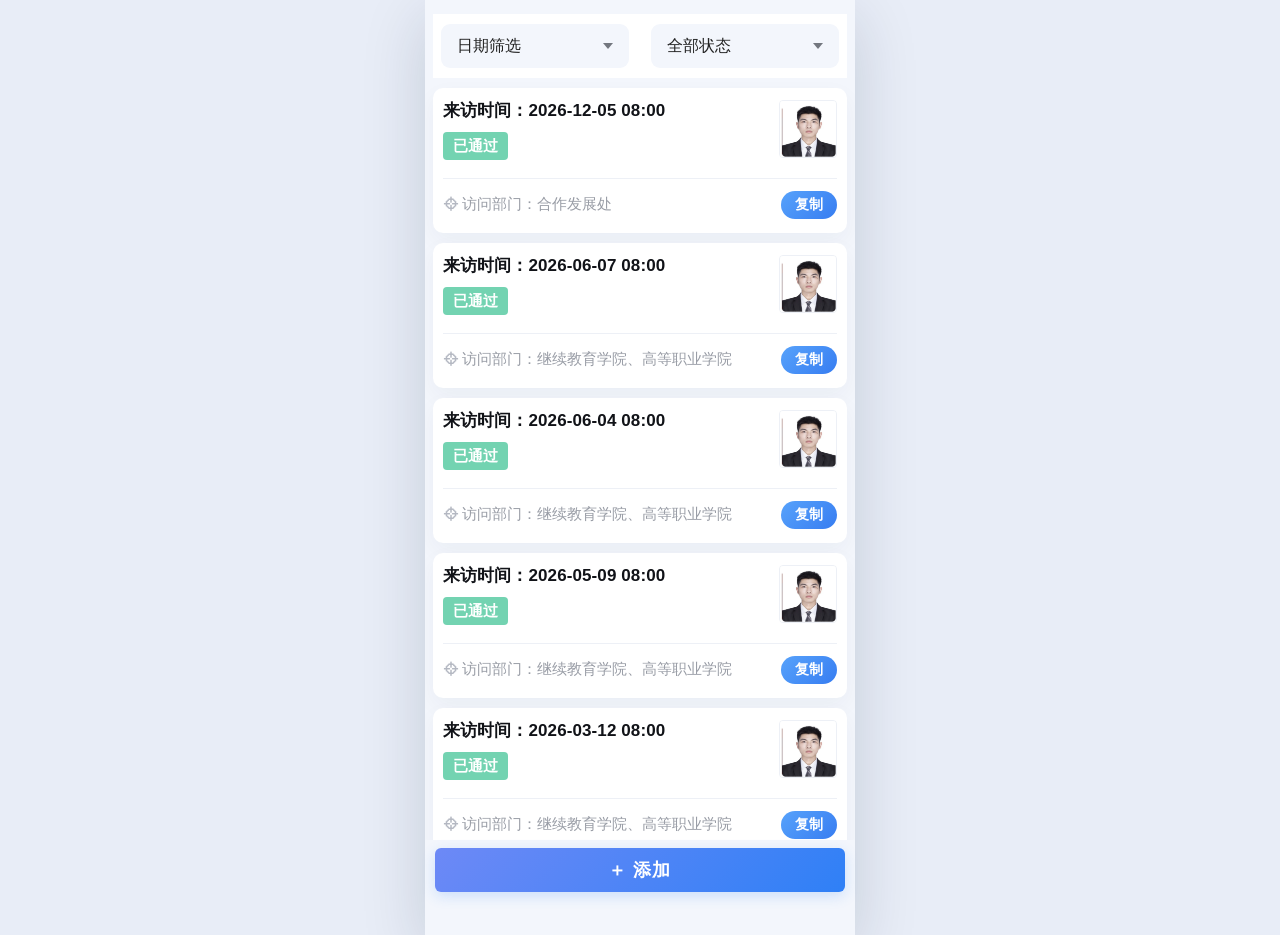
==== index.html @ 4ddc2580 "Add files via upload" ====
<!doctype html>
<html lang="zh-CN">
<head>
  <meta charset="utf-8" />
  <meta name="viewport" content="width=device-width, initial-scale=1, viewport-fit=cover" />
  <title>访客申请</title>
  <link rel="stylesheet" href="style.css" />
</head>
<body>
  <!--
    访客申请列表页
    本版本已改成“来访日期自动取当天日期”。
    修改时间：改每个 h2.visit-time 的 data-time。
    修改部门：改 .dept 文本，同时改复制按钮的 data-dept。
    替换头像：替换 avatar-1.png 等图片即可。
  -->
  <main class="app list-page">
    <section class="filter-card">
      <button class="select-btn" type="button">日期筛选<span class="down"></span></button>
      <button class="select-btn" type="button">全部状态<span class="down"></span></button>
    </section>

    <section class="card-list">
      <article class="visit-card" data-link="detail.html">
        <div class="card-main">
          <div class="card-text">
            <h2 class="visit-time" data-time="08:00">来访时间：</h2>
            <span class="status-pass">已通过</span>
          </div>
          <img class="avatar" src="avatar-1.png" alt="访客自拍照" />
        </div>
        <div class="divider"></div>
        <div class="card-bottom">
          <p class="dept"><span class="pin">⌖</span>访问部门：合作发展处</p>
          <button class="copy-btn" type="button" data-time="16:00" data-dept="合作发展处">复制</button>
        </div>
      </article>

      <article class="visit-card" data-link="detail.html">
        <div class="card-main">
          <div class="card-text">
            <h2>来访时间：2026-06-07 08:00</h2>
            <span class="status-pass">已通过</span>
          </div>
          <img class="avatar" src="avatar-1.png" alt="访客自拍照" />
        </div>
        <div class="divider"></div>
        <div class="card-bottom">
          <p class="dept"><span class="pin">⌖</span>访问部门：继续教育学院、高等职业学院</p>
          <button class="copy-btn" type="button" data-time="08:00" data-dept="继续教育学院、高等职业学院">复制</button>
        </div>
      </article>

      <article class="visit-card" data-link="detail.html">
        <div class="card-main">
          <div class="card-text">
            <h2 >来访时间：2026-06-04 08:00</h2>
            <span class="status-pass">已通过</span>
          </div>
          <img class="avatar" src="avatar-1.png" alt="访客自拍照" />
        </div>
        <div class="divider"></div>
        <div class="card-bottom">
          <p class="dept"><span class="pin">⌖</span>访问部门：继续教育学院、高等职业学院</p>
          <button class="copy-btn" type="button" data-time="08:00" data-dept="继续教育学院、高等职业学院">复制</button>
        </div>
      </article>

      <article class="visit-card" data-link="detail.html">
        <div class="card-main">
          <div class="card-text">
            <h2>来访时间：2026-05-09 08:00</h2>
            <span class="status-pass">已通过</span>
          </div>
          <img class="avatar" src="avatar-1.png" alt="访客自拍照" />
        </div>
        <div class="divider"></div>
        <div class="card-bottom">
          <p class="dept"><span class="pin">⌖</span>访问部门：继续教育学院、高等职业学院</p>
          <button class="copy-btn" type="button" data-time="08:00" data-dept="继续教育学院、高等职业学院">复制</button>
        </div>
      </article>

      <article class="visit-card" data-link="detail.html">
        <div class="card-main">
          <div class="card-text">
            <h2>来访时间：2026-03-12 08:00</h2>
            <span class="status-pass">已通过</span>
          </div>
          <img class="avatar" src="avatar-1.png" alt="访客自拍照" />
        </div>
        <div class="divider"></div>
        <div class="card-bottom">
          <p class="dept"><span class="pin">⌖</span>访问部门：继续教育学院、高等职业学院</p>
          <button class="copy-btn" type="button" data-time="08:00" data-dept="继续教育学院、高等职业学院">复制</button>
        </div>
      </article>
    </section>

    <footer class="bottom-bar">
      <button class="add-btn" type="button">＋ 添加</button>
    </footer>
  </main>

  <script src="app.js"></script>
</body>
</html>
---- style.css ----
/*
  可编辑样式入口：
  颜色、圆角、页面宽度都集中在这里。
  想更像原图：通常只需要微调 --bg、--blue、--green、--radius。
*/
:root {
  --page-width: 430px;
  --bg: #f3f6fc;
  --card: #ffffff;
  --text: #111318;
  --muted: #909399;
  --line: #edf0f6;
  --blue: #3f83f8;
  --blue-2: #5e86f3;
  --green: #73d3b1;
  --green-deep: #64cba6;
  --shadow: 0 8px 22px rgba(22, 44, 80, .045);
  --radius: 10px;
}

* { box-sizing: border-box; }
html, body { margin: 0; padding: 0; min-height: 100%; }
body {
  font-family: -apple-system, BlinkMacSystemFont, "Segoe UI", "PingFang SC", "Hiragino Sans GB", "Microsoft YaHei", Arial, sans-serif;
  color: var(--text);
  background: #e8edf7;
  -webkit-font-smoothing: antialiased;
}
button, a { font-family: inherit; }
a { color: inherit; text-decoration: none; }

.app {
  width: 100%;
  max-width: var(--page-width);
  min-height: 100vh;
  margin: 0 auto;
  background: var(--bg);
  overflow-x: hidden;
}
@media (min-width: 520px) {
  .app { box-shadow: 0 18px 60px rgba(10, 28, 55, .16); }
}

/* 列表页 */
.list-page {
  padding: 14px 8px 82px;
}
.filter-card {
  display: grid;
  grid-template-columns: 1fr 1fr;
  gap: 22px;
  padding: 10px 8px;
  margin: 0 0 10px;
  background: var(--card);
  border-radius: 0;
}
.select-btn {
  height: 44px;
  padding: 0 16px;
  border: 0;
  border-radius: 9px;
  background: #f3f6fc;
  color: #222;
  font-size: 16px;
  text-align: left;
  display: flex;
  align-items: center;
  justify-content: space-between;
}
.down {
  width: 0;
  height: 0;
  border-left: 5px solid transparent;
  border-right: 5px solid transparent;
  border-top: 6px solid #73777f;
  margin-left: 8px;
}
.card-list { display: flex; flex-direction: column; gap: 10px; }
.visit-card {
  background: var(--card);
  border-radius: 10px;
  padding: 12px 10px 10px;
  min-height: 122px;
  box-shadow: var(--shadow);
  cursor: pointer;
}
.card-main {
  display: grid;
  grid-template-columns: 1fr 64px;
  min-height: 70px;
  gap: 10px;
}
.card-text h2 {
  margin: 0 0 10px;
  font-size: 17px;
  line-height: 1.3;
  font-weight: 800;
  letter-spacing: .1px;
}
.status-pass {
  display: inline-flex;
  align-items: center;
  justify-content: center;
  min-width: 58px;
  height: 28px;
  padding: 0 10px;
  border-radius: 4px;
  background: var(--green);
  color: #fff;
  font-size: 15px;
  font-weight: 600;
}
.avatar {
  width: 58px;
  height: 58px;
  object-fit: cover;
  object-position: center;
  border-radius: 4px;
  border: 1px solid #edf0f6;
  background: #fff;
  justify-self: end;
}
.divider {
  height: 1px;
  background: var(--line);
  margin: 8px 0 8px;
}
.card-bottom {
  display: flex;
  align-items: center;
  gap: 8px;
  min-height: 36px;
}
.dept {
  flex: 1;
  margin: 0;
  color: #999da6;
  font-size: 14.5px;
  line-height: 1.35;
  white-space: nowrap;
  overflow: hidden;
  text-overflow: ellipsis;
}
.pin {
  margin-right: 4px;
  color: #b4b8c2;
  font-weight: 700;
}
.copy-btn {
  width: 56px;
  height: 28px;
  border: 0;
  border-radius: 16px;
  background: linear-gradient(135deg, #57a2fb, #377df1);
  color: #fff;
  font-size: 14px;
  font-weight: 700;
  flex: 0 0 auto;
}
.bottom-bar {
  position: fixed;
  z-index: 20;
  left: 50%;
  bottom: 0;
  width: 100%;
  max-width: var(--page-width);
  transform: translateX(-50%);
  padding: 8px 10px calc(8px + env(safe-area-inset-bottom));
  background: rgba(243, 246, 252, .96);
  backdrop-filter: blur(8px);
}
.add-btn {
  width: 100%;
  height: 44px;
  border: 0;
  border-radius: 6px;
  color: #fff;
  font-size: 18px;
  font-weight: 700;
  letter-spacing: 1px;
  background: linear-gradient(135deg, #6d89f6, #2f80f6);
  box-shadow: 0 4px 14px rgba(47, 128, 246, .20);
}

/* 详情页、审批页公用 */
.detail-page, .progress-page { padding-bottom: 16px; }
.tabs {
  height: 44px;
  background: #fff;
  display: grid;
  grid-template-columns: 1fr 1fr;
  align-items: center;
  border-bottom: 1px solid #f0f2f6;
}
.tab {
  position: relative;
  height: 44px;
  display: flex;
  align-items: center;
  justify-content: center;
  color: #8b8e96;
  font-size: 16px;
  font-weight: 500;
}
.tab.active {
  color: #111318;
  font-weight: 600;
}
.tab.active::after {
  content: "";
  position: absolute;
  bottom: 0;
  left: 50%;
  width: 50px;
  height: 3px;
  transform: translateX(-50%);
  border-radius: 10px;
  background: linear-gradient(90deg, #5a8cf6, #2f75f4);
}
.tab.active::before {
  content: "";
  position: absolute;
  bottom: 3px;
  left: 50%;
  transform: translateX(-50%);
  width: 0;
  height: 0;
  border-left: 4px solid transparent;
  border-right: 4px solid transparent;
  border-bottom: 5px solid #4b83f6;
}
.detail-card,
.timeline-card {
  margin: 8px;
  background: #fff;
  border-radius: 8px;
  box-shadow: var(--shadow);
}
.node-card {
  min-height: 114px;
  padding: 14px 14px;
  display: flex;
  justify-content: space-between;
  gap: 12px;
  align-items: flex-start;
}
.node-row {
  margin: 0 0 18px;
  display: flex;
  align-items: center;
  gap: 9px;
  font-size: 15px;
}
.node-row strong { font-size: 16px; }
.blue-dot {
  width: 9px;
  height: 9px;
  border-radius: 50%;
  background: #377df1;
  display: inline-block;
}
.opinion-title {
  margin: 0 0 6px;
  font-size: 15px;
  display: flex;
  align-items: center;
  gap: 5px;
}
.pen { color: var(--blue); font-weight: 800; font-size: 18px; line-height: 1; }
.opinion-text { margin: 0; font-size: 14px; color: #333; }
.stamp {
  position: relative;
  flex: 0 0 auto;
  width: 72px;
  height: 72px;
  margin-top: 0;
  border: 3px double rgba(95, 211, 179, .85);
  border-radius: 50%;
  color: rgba(95, 211, 179, .95);
  font-size: 14px;
  font-weight: 800;
  display: flex;
  align-items: center;
  justify-content: center;
  transform: rotate(-2deg);
  overflow: hidden;
}
.stamp::before,
.stamp::after {
  content: "";
  position: absolute;
  left: -16px;
  right: -16px;
  height: 1px;
  background: repeating-linear-gradient(90deg, rgba(95, 211, 179, .36) 0 4px, transparent 4px 8px);
}
.stamp::before { top: 25px; }
.stamp::after { bottom: 25px; }
.section-title {
  margin: 0;
  padding: 15px 14px 10px;
  font-size: 17px;
  font-weight: 800;
}
.line { height: 1px; background: var(--line); margin: 0 14px 8px; }
.info-row {
  display: flex;
  align-items: flex-start;
  justify-content: space-between;
  gap: 12px;
  padding: 7px 14px;
  min-height: 34px;
  font-size: 15px;
  line-height: 1.35;
}
.info-row span { color: #111318; flex: 0 0 78px; }
.info-row strong {
  flex: 1;
  text-align: right;
  font-weight: 400;
  color: #0e1117;
  word-break: break-word;
}
.proof-card { min-height: 168px; }
.proof-label { margin: 0; padding: 7px 14px 8px; font-size: 15px; }
.proof-photo {
  width: 72px;
  height: 72px;
  margin-left: 14px;
  margin-bottom: 12px;
  object-fit: cover;
  border-radius: 4px;
  border: 1px solid #edf0f6;
}
.visit-info-card { padding-bottom: 14px; }
.business-title { margin: 5px 14px 8px; font-size: 15px; }
.business-box {
  margin: 0 14px;
  min-height: 50px;
  padding: 12px 14px;
  border-radius: 6px;
  background: #f4f7fd;
  font-size: 15px;
  line-height: 1.5;
}

/* 审批进度 */
.progress-page { min-height: 100vh; }
.timeline-card {
  margin-top: 8px;
  min-height: 206px;
  padding: 22px 18px 24px;
}
.timeline { position: relative; }
.timeline-item {
  position: relative;
  display: grid;
  grid-template-columns: 26px 1fr;
  column-gap: 18px;
  min-height: 72px;
}
.timeline-item:not(.last)::after {
  content: "";
  position: absolute;
  left: 12px;
  top: 26px;
  bottom: 4px;
  border-left: 1.5px dashed #bfc3cb;
}
.check {
  position: relative;
  z-index: 1;
  width: 18px;
  height: 18px;
  margin-top: 2px;
  margin-left: 3px;
  border-radius: 50%;
  background: #65c667;
  color: #fff;
  font-size: 13px;
  line-height: 18px;
  text-align: center;
  font-weight: 900;
}
.timeline-content h3 {
  margin: 0;
  font-size: 17px;
  line-height: 1.2;
  font-weight: 500;
}
.timeline-content p {
  margin: 8px 0 0;
  color: #9a9da5;
  font-size: 14px;
}

.toast {
  position: fixed;
  left: 50%;
  bottom: 76px;
  transform: translateX(-50%);
  background: rgba(0,0,0,.72);
  color: #fff;
  padding: 8px 14px;
  border-radius: 18px;
  font-size: 14px;
  z-index: 99;
  opacity: 0;
  pointer-events: none;
  transition: opacity .2s ease;
}
.toast.show { opacity: 1; }

/* 点击自拍照放大预览 */
.proof-photo {
  cursor: zoom-in;
  pointer-events: auto;
  -webkit-user-select: none;
  user-select: none;
  -webkit-touch-callout: none;
  touch-action: manipulation;
}

.photo-viewer {
  position: fixed;
  inset: 0;
  z-index: 9999;
  display: none;
  align-items: center;
  justify-content: center;
  padding: 24px;
  background: rgba(0, 0, 0, .82);
  box-sizing: border-box;
}

.photo-viewer.show {
  display: flex;
}

.photo-viewer img {
  display: block;
  max-width: 92vw;
  max-height: 82vh;
  object-fit: contain;
  border-radius: 8px;
  background: #fff;
  box-shadow: 0 12px 36px rgba(0, 0, 0, .35);
  -webkit-user-select: none;
  user-select: none;
  -webkit-touch-callout: none;
}

.photo-viewer-close {
  position: fixed;
  top: calc(18px + env(safe-area-inset-top));
  right: 18px;
  width: 36px;
  height: 36px;
  border: 0;
  border-radius: 50%;
  background: rgba(255, 255, 255, .18);
  color: #fff;
  font-size: 28px;
  line-height: 34px;
  text-align: center;
}

body.preview-open {
  overflow: hidden;
}
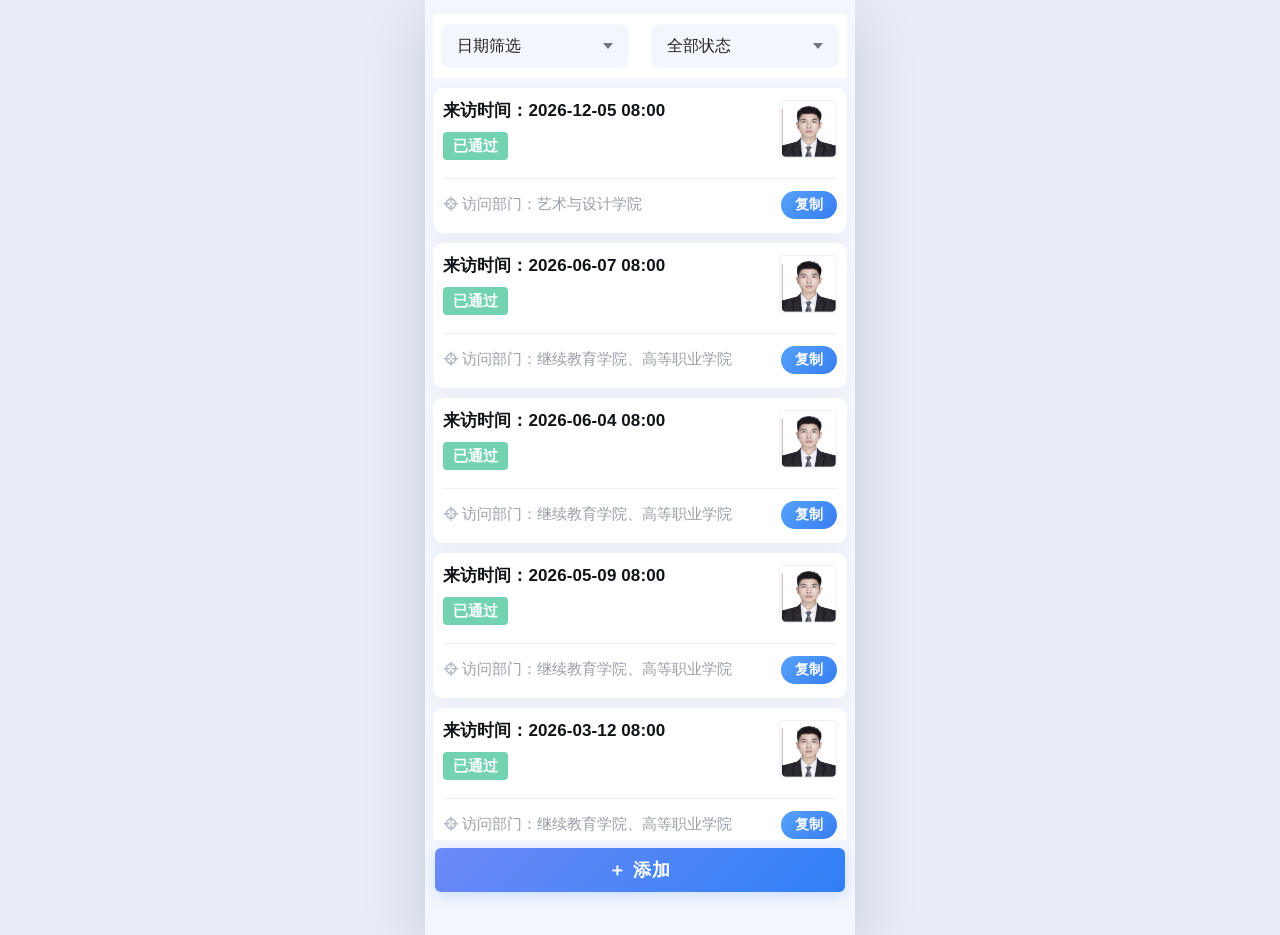
==== commit 4c3c2cd3: "Update index.html" ====
--- a/index.html
+++ b/index.html
@@ -31,7 +31,7 @@
         </div>
         <div class="divider"></div>
         <div class="card-bottom">
-          <p class="dept"><span class="pin">⌖</span>访问部门：合作发展处</p>
+          <p class="dept"><span class="pin">⌖</span>访问部门：艺术与设计学院</p>
           <button class="copy-btn" type="button" data-time="16:00" data-dept="合作发展处">复制</button>
         </div>
       </article>
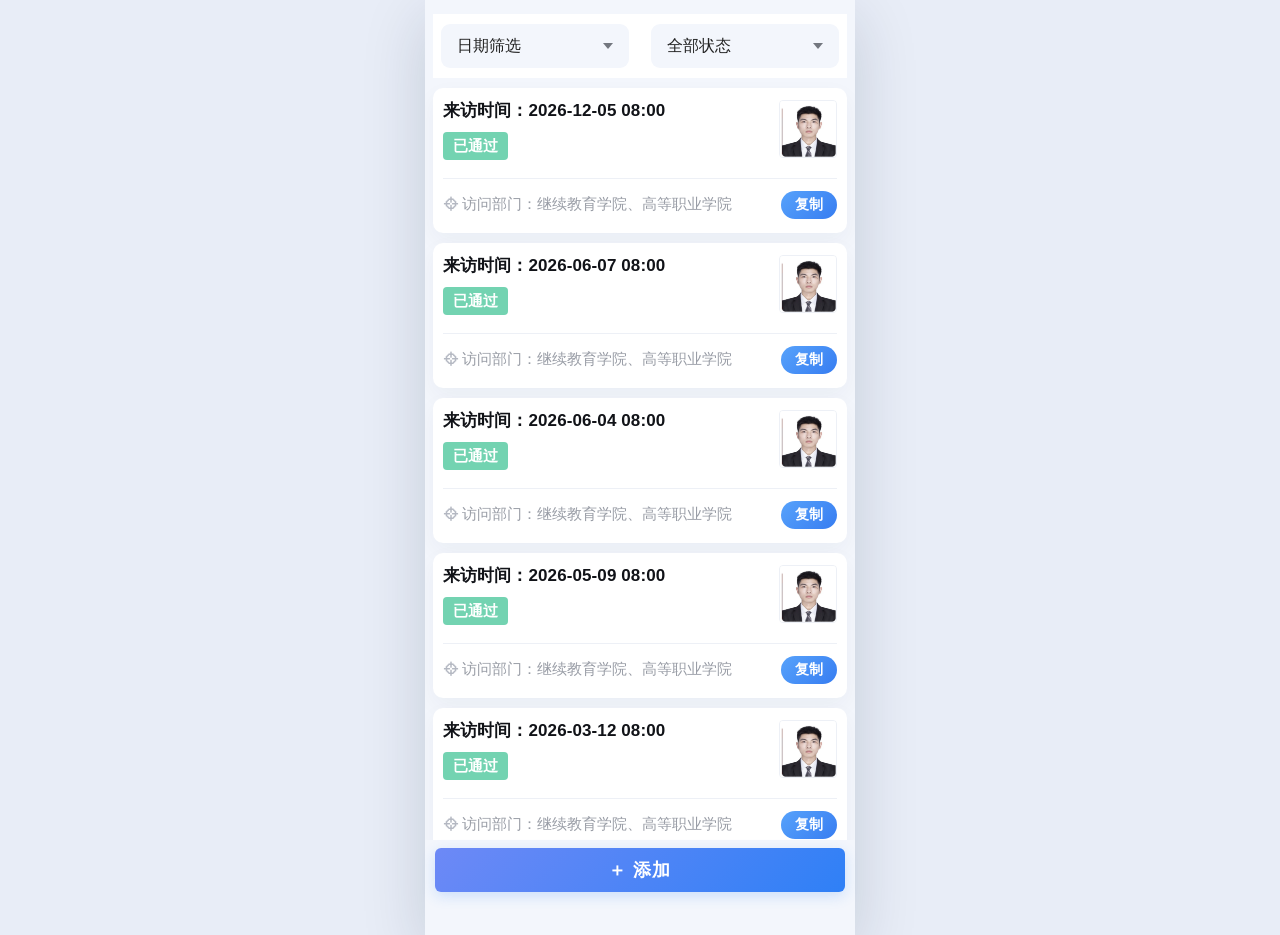
==== commit db6777dc: "Update index.html" ====
--- a/index.html
+++ b/index.html
@@ -31,7 +31,7 @@
         </div>
         <div class="divider"></div>
         <div class="card-bottom">
-          <p class="dept"><span class="pin">⌖</span>访问部门：艺术与设计学院</p>
+          <p class="dept"><span class="pin">⌖</span>访问部门：继续教育学院、高等职业学院</p>
           <button class="copy-btn" type="button" data-time="16:00" data-dept="合作发展处">复制</button>
         </div>
       </article>
